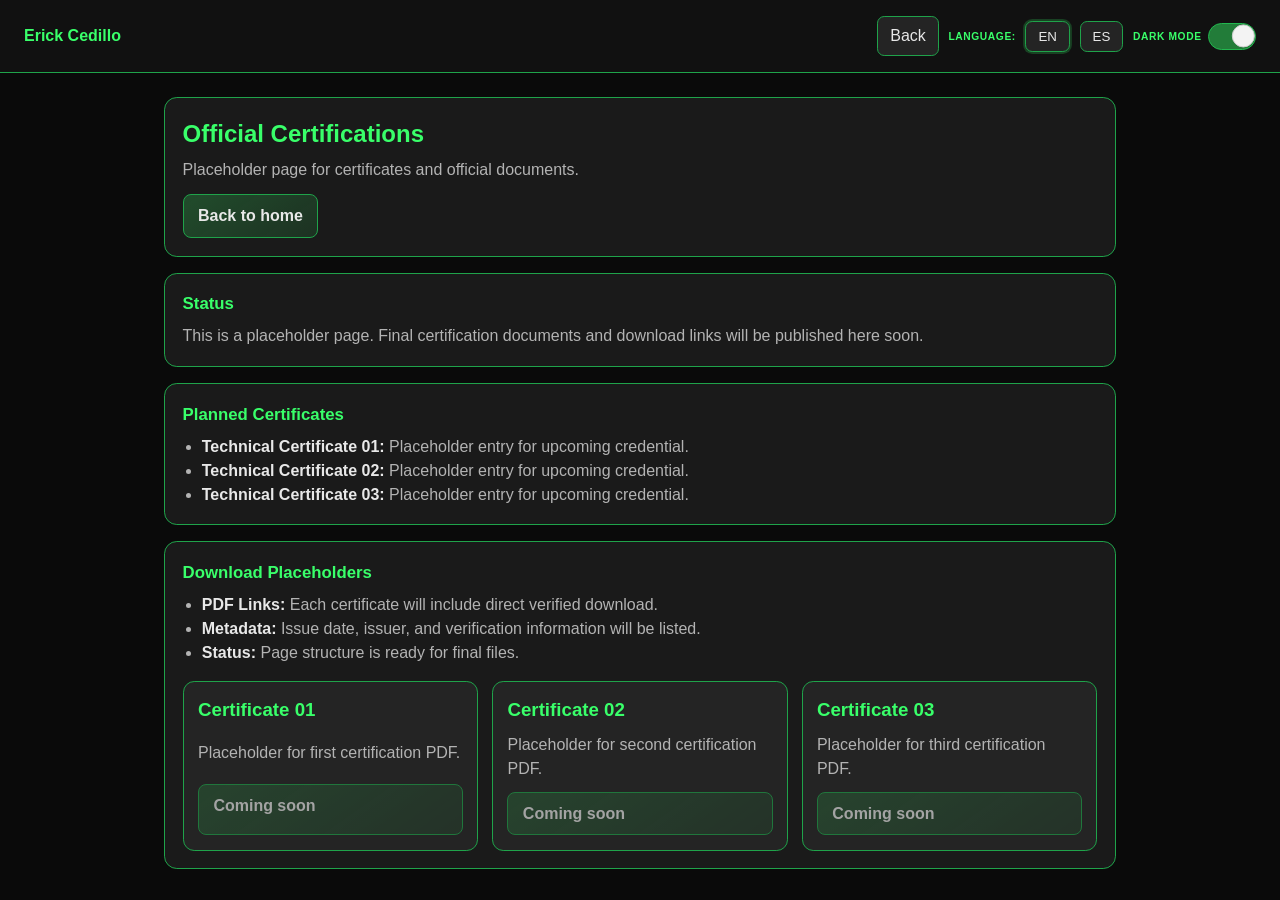
==== Statics/HTML/certifications.html @ f76ed912 "feat bold bullet points" ====
<!doctype html>
<html lang="en">
<head>
    <meta charset="utf-8" />
    <meta name="viewport" content="width=device-width, initial-scale=1" />
    <title>Certifications</title>
    <link rel="stylesheet" href="../CSS/certifications.css" />
</head>
<body>
    <nav>
        <a id="nameLink" href="../../index.html">Erick Cedillo</a>
        <button id="menuToggle" class="menuToggle" type="button" aria-expanded="false" aria-controls="buttons" aria-label="Toggle navigation menu">☰</button>
        <div id="buttons">
            <a id="navBack" class="navLink" href="../../index.html#certifications">Back</a>
            <span id="langLabel">Language:</span>
            <button id="enBtn" class="langBtn" type="button">EN</button>
            <button id="esBtn" class="langBtn" type="button">ES</button>
            <div id="themeLabel">
                <span id="themeText">Dark Mode</span>
                <label class="toggleSwitch" for="themeToggle">
                    <input type="checkbox" id="themeToggle" />
                    <span class="slider"></span>
                </label>
            </div>
        </div>
    </nav>

    <main>
        <section class="hero">
            <h1 id="pageTitle">Official Certifications</h1>
            <p id="pageSubtitle">Placeholder page for certificates and official documents.</p>
            <a id="backHomeBtn" class="primaryBtn" href="../../index.html#certifications">Back to home</a>
        </section>

        <section id="overview">
            <h2 id="sectionOverviewTitle">Status</h2>
            <p id="sectionOverviewText"></p>
        </section>

        <section id="stack">
            <h2 id="sectionStackTitle">Planned Certificates</h2>
            <ul id="stackList"></ul>
        </section>

        <section id="impact">
            <h2 id="sectionImpactTitle">Download Placeholders</h2>
            <ul id="impactList"></ul>
            <div class="certGrid">
                <article class="certCard">
                    <h3>Certificate 01</h3>
                    <p>Placeholder for first certification PDF.</p>
                    <a class="primaryBtn" href="#" aria-disabled="true">Coming soon</a>
                </article>
                <article class="certCard">
                    <h3>Certificate 02</h3>
                    <p>Placeholder for second certification PDF.</p>
                    <a class="primaryBtn" href="#" aria-disabled="true">Coming soon</a>
                </article>
                <article class="certCard">
                    <h3>Certificate 03</h3>
                    <p>Placeholder for third certification PDF.</p>
                    <a class="primaryBtn" href="#" aria-disabled="true">Coming soon</a>
                </article>
            </div>
        </section>
    </main>

    <script src="../../Dinamics/JS/certifications.js"></script>
    <script src="../../Dinamics/JS/project-base.js"></script>
</body>
</html>
---- Statics/CSS/certifications.css ----
@import url("./project-base.css");

.certGrid
{
    margin-top: 1rem;
    display: grid;
    grid-template-columns: repeat(auto-fit, minmax(220px, 1fr));
    gap: 0.85rem;
}

.certCard
{
    border: 1px solid var(--border);
    border-radius: 0.7rem;
    background-color: var(--bg-soft);
    padding: 0.9rem;
    display: grid;
    gap: 0.5rem;
}

.certCard h3
{
    color: var(--accent);
}

.certCard p
{
    color: var(--text-muted);
}

.certCard .primaryBtn
{
    margin-top: 0.2rem;
    pointer-events: none;
    opacity: 0.65;
}
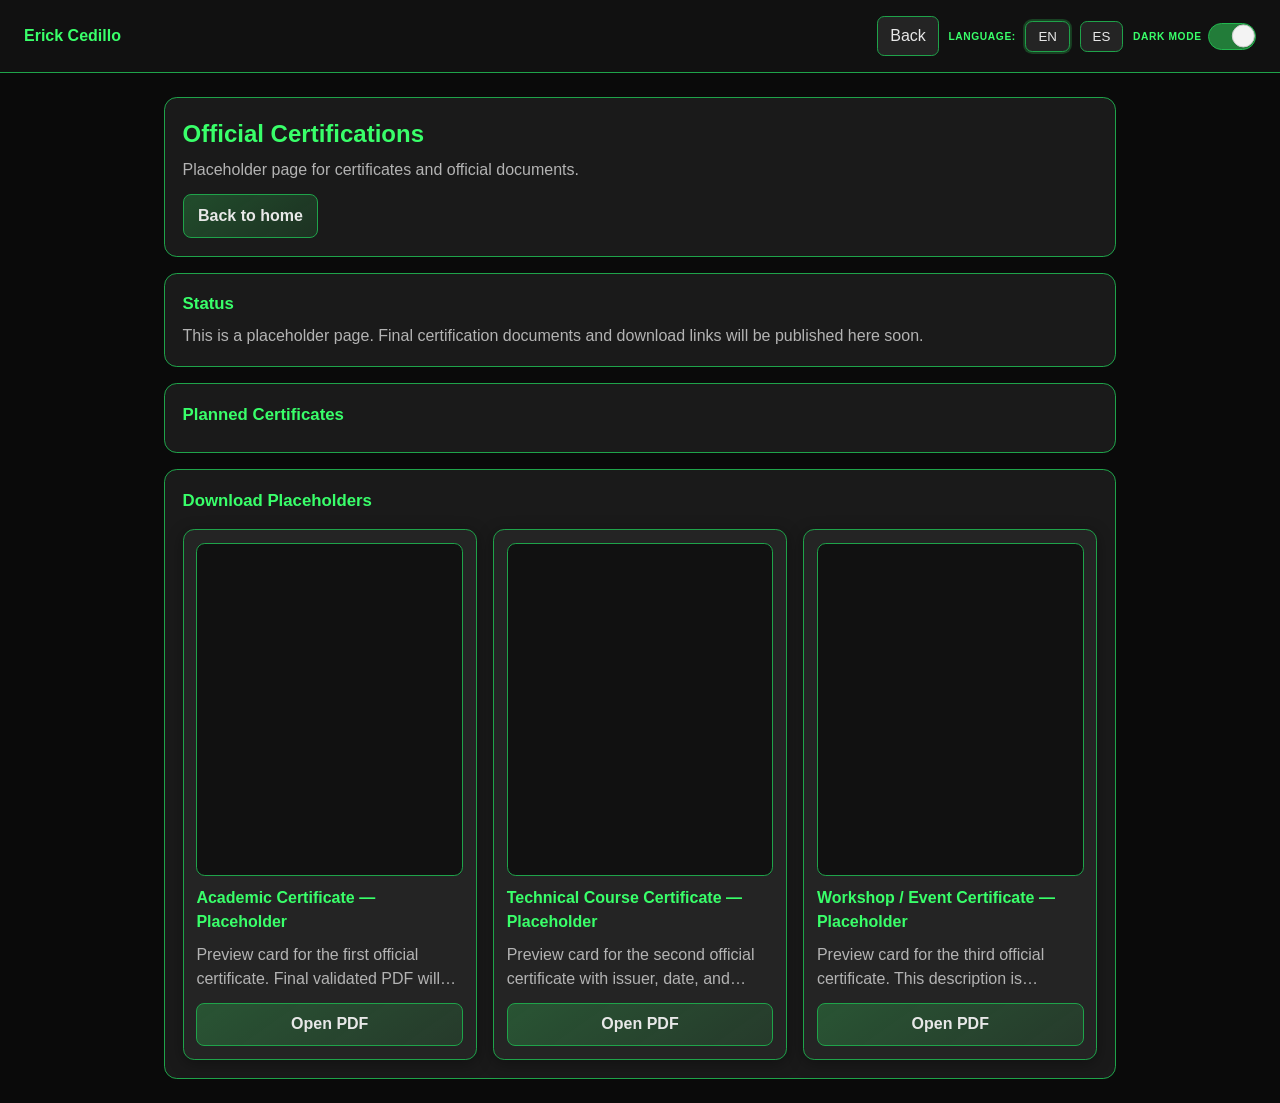
==== commit 12e2087b: "feat certifications placeholder" ====
--- a/Statics/HTML/certifications.html
+++ b/Statics/HTML/certifications.html
@@ -39,27 +39,36 @@
 
         <section id="stack">
             <h2 id="sectionStackTitle">Planned Certificates</h2>
-            <ul id="stackList"></ul>
+            <ul id="stackList" class="helperList"></ul>
         </section>
 
         <section id="impact">
             <h2 id="sectionImpactTitle">Download Placeholders</h2>
-            <ul id="impactList"></ul>
+            <ul id="impactList" class="helperList"></ul>
             <div class="certGrid">
                 <article class="certCard">
-                    <h3>Certificate 01</h3>
-                    <p>Placeholder for first certification PDF.</p>
-                    <a class="primaryBtn" href="#" aria-disabled="true">Coming soon</a>
+                    <div class="certPreviewWrap">
+                        <iframe class="certPreview" src="../../Media/PDFs/CV_ErickCedillo_ES.pdf#toolbar=0&navpanes=0&scrollbar=0" title="Certification preview 1" loading="lazy"></iframe>
+                    </div>
+                    <h3 id="cert1Title">Certificate 01</h3>
+                    <p id="cert1Description" class="certDescription">Placeholder for first certification PDF.</p>
+                    <a id="cert1Btn" class="primaryBtn" href="../../Media/PDFs/CV_ErickCedillo_ES.pdf" target="_blank" rel="noopener noreferrer">Open PDF</a>
                 </article>
                 <article class="certCard">
-                    <h3>Certificate 02</h3>
-                    <p>Placeholder for second certification PDF.</p>
-                    <a class="primaryBtn" href="#" aria-disabled="true">Coming soon</a>
+                    <div class="certPreviewWrap">
+                        <iframe class="certPreview" src="../../Media/PDFs/CV_ErickCedillo_EN.pdf#toolbar=0&navpanes=0&scrollbar=0" title="Certification preview 2" loading="lazy"></iframe>
+                    </div>
+                    <h3 id="cert2Title">Certificate 02</h3>
+                    <p id="cert2Description" class="certDescription">Placeholder for second certification PDF.</p>
+                    <a id="cert2Btn" class="primaryBtn" href="../../Media/PDFs/CV_ErickCedillo_EN.pdf" target="_blank" rel="noopener noreferrer">Open PDF</a>
                 </article>
                 <article class="certCard">
-                    <h3>Certificate 03</h3>
-                    <p>Placeholder for third certification PDF.</p>
-                    <a class="primaryBtn" href="#" aria-disabled="true">Coming soon</a>
+                    <div class="certPreviewWrap">
+                        <iframe class="certPreview" src="../../Media/PDFs/CV_ErickCedillo.pdf#toolbar=0&navpanes=0&scrollbar=0" title="Certification preview 3" loading="lazy"></iframe>
+                    </div>
+                    <h3 id="cert3Title">Certificate 03</h3>
+                    <p id="cert3Description" class="certDescription">Placeholder for third certification PDF.</p>
+                    <a id="cert3Btn" class="primaryBtn" href="../../Media/PDFs/CV_ErickCedillo.pdf" target="_blank" rel="noopener noreferrer">Open PDF</a>
                 </article>
             </div>
         </section>
--- a/Statics/CSS/certifications.css
+++ b/Statics/CSS/certifications.css
@@ -1,11 +1,16 @@
 @import url("./project-base.css");
+
+.helperList
+{
+    display: none;
+}
 
 .certGrid
 {
     margin-top: 1rem;
     display: grid;
-    grid-template-columns: repeat(auto-fit, minmax(220px, 1fr));
-    gap: 0.85rem;
+    grid-template-columns: repeat(auto-fit, minmax(240px, 1fr));
+    gap: 1rem;
 }
 
 .certCard
@@ -13,24 +18,58 @@
     border: 1px solid var(--border);
     border-radius: 0.7rem;
     background-color: var(--bg-soft);
-    padding: 0.9rem;
+    padding: 0.8rem;
     display: grid;
-    gap: 0.5rem;
+    gap: 0.6rem;
+    box-shadow: var(--shadow);
 }
 
 .certCard h3
 {
     color: var(--accent);
+    font-size: 1rem;
 }
 
-.certCard p
+.certPreviewWrap
+{
+    border: 1px solid var(--border);
+    border-radius: 0.55rem;
+    overflow: hidden;
+    background-color: #111111;
+    aspect-ratio: 4 / 5;
+}
+
+.certPreview
+{
+    width: 100%;
+    height: 100%;
+    border: 0;
+    display: block;
+}
+
+.certDescription
 {
     color: var(--text-muted);
+    margin: 0;
+    display: -webkit-box;
+    -webkit-box-orient: vertical;
+    -webkit-line-clamp: 2;
+    line-clamp: 2;
+    overflow: hidden;
+    min-height: 3em;
 }
 
 .certCard .primaryBtn
 {
-    margin-top: 0.2rem;
-    pointer-events: none;
-    opacity: 0.65;
+    margin-top: 0.1rem;
+    width: 100%;
+    text-align: center;
 }
+
+@media (max-width: 640px)
+{
+    .certGrid
+    {
+        grid-template-columns: 1fr;
+    }
+}
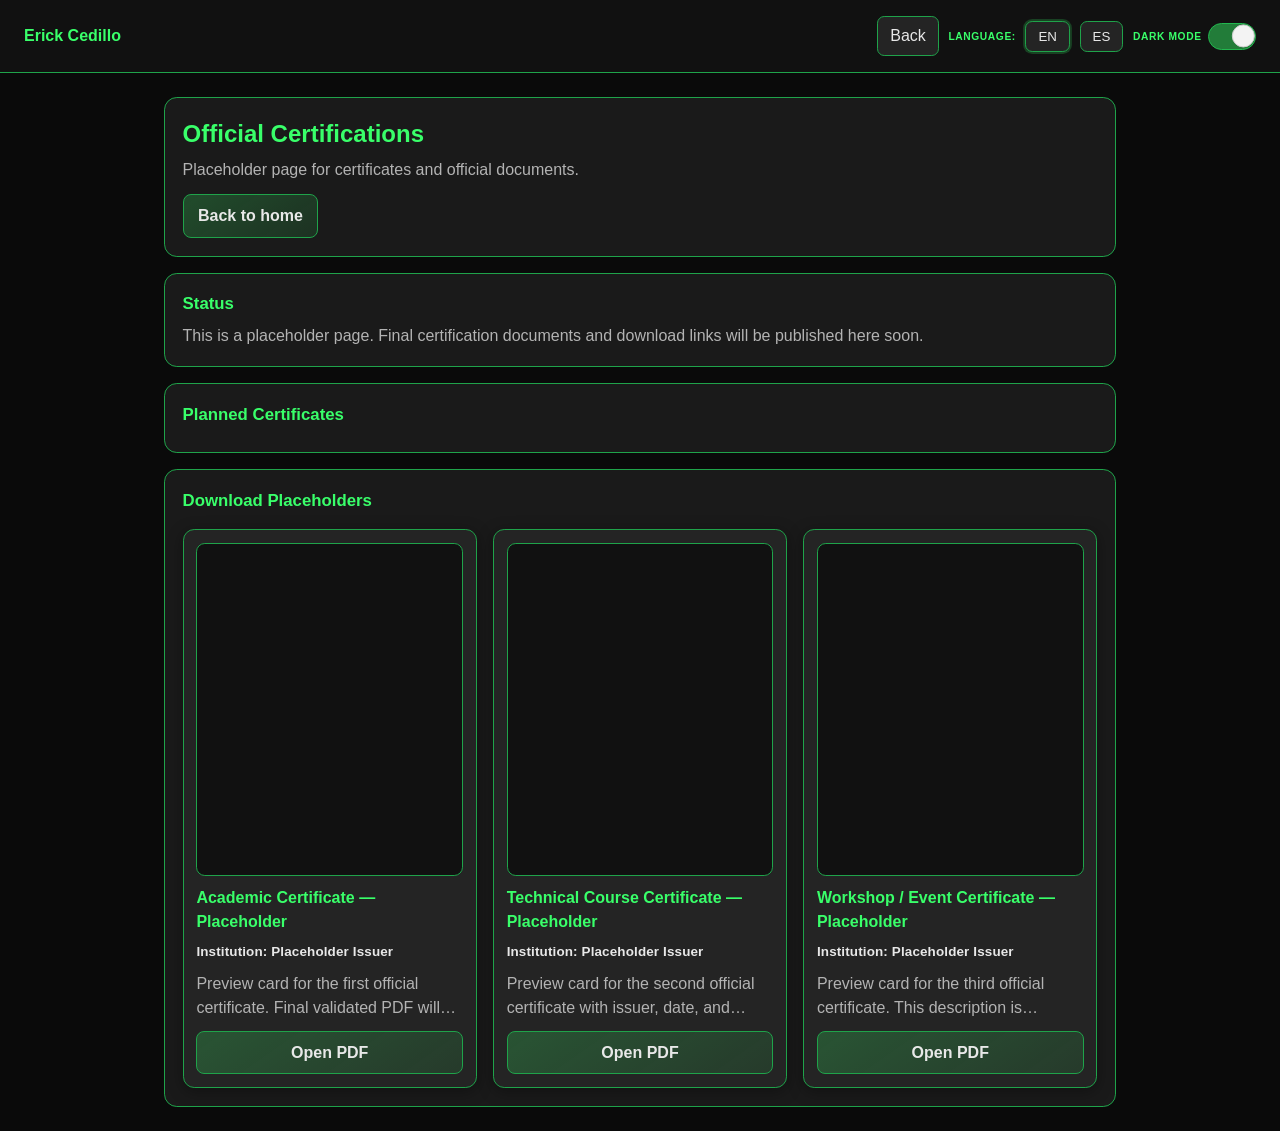
==== commit 47a5898b: "feat certifications hovwr" ====
--- a/Statics/HTML/certifications.html
+++ b/Statics/HTML/certifications.html
@@ -51,6 +51,7 @@
                         <iframe class="certPreview" src="../../Media/PDFs/CV_ErickCedillo_ES.pdf#toolbar=0&navpanes=0&scrollbar=0" title="Certification preview 1" loading="lazy"></iframe>
                     </div>
                     <h3 id="cert1Title">Certificate 01</h3>
+                    <p id="cert1Institution" class="certInstitution">Institution: Placeholder Issuer</p>
                     <p id="cert1Description" class="certDescription">Placeholder for first certification PDF.</p>
                     <a id="cert1Btn" class="primaryBtn" href="../../Media/PDFs/CV_ErickCedillo_ES.pdf" target="_blank" rel="noopener noreferrer">Open PDF</a>
                 </article>
@@ -59,6 +60,7 @@
                         <iframe class="certPreview" src="../../Media/PDFs/CV_ErickCedillo_EN.pdf#toolbar=0&navpanes=0&scrollbar=0" title="Certification preview 2" loading="lazy"></iframe>
                     </div>
                     <h3 id="cert2Title">Certificate 02</h3>
+                    <p id="cert2Institution" class="certInstitution">Institution: Placeholder Issuer</p>
                     <p id="cert2Description" class="certDescription">Placeholder for second certification PDF.</p>
                     <a id="cert2Btn" class="primaryBtn" href="../../Media/PDFs/CV_ErickCedillo_EN.pdf" target="_blank" rel="noopener noreferrer">Open PDF</a>
                 </article>
@@ -67,6 +69,7 @@
                         <iframe class="certPreview" src="../../Media/PDFs/CV_ErickCedillo.pdf#toolbar=0&navpanes=0&scrollbar=0" title="Certification preview 3" loading="lazy"></iframe>
                     </div>
                     <h3 id="cert3Title">Certificate 03</h3>
+                    <p id="cert3Institution" class="certInstitution">Institution: Placeholder Issuer</p>
                     <p id="cert3Description" class="certDescription">Placeholder for third certification PDF.</p>
                     <a id="cert3Btn" class="primaryBtn" href="../../Media/PDFs/CV_ErickCedillo.pdf" target="_blank" rel="noopener noreferrer">Open PDF</a>
                 </article>
--- a/Statics/CSS/certifications.css
+++ b/Statics/CSS/certifications.css
@@ -9,7 +9,7 @@
 {
     margin-top: 1rem;
     display: grid;
-    grid-template-columns: repeat(auto-fit, minmax(240px, 1fr));
+    grid-template-columns: repeat(3, minmax(0, 1fr));
     gap: 1rem;
 }
 
@@ -22,6 +22,14 @@
     display: grid;
     gap: 0.6rem;
     box-shadow: var(--shadow);
+    transition: transform 0.2s ease, box-shadow 0.22s ease, border-color 0.2s ease;
+}
+
+.certCard:hover
+{
+    transform: translateY(-3px);
+    border-color: var(--accent-soft);
+    box-shadow: 0 0.5rem 1.2rem rgba(0, 0, 0, 0.28);
 }
 
 .certCard h3
@@ -45,6 +53,22 @@
     height: 100%;
     border: 0;
     display: block;
+    transform-origin: center top;
+    transition: transform 0.28s ease;
+}
+
+.certCard:hover .certPreview
+{
+    transform: scale(1.04);
+}
+
+.certInstitution
+{
+    margin: -0.1rem 0 0;
+    color: var(--text-main);
+    font-size: 0.84rem;
+    font-weight: 700;
+    letter-spacing: 0.01em;
 }
 
 .certDescription
@@ -66,10 +90,28 @@
     text-align: center;
 }
 
+@media (max-width: 980px)
+{
+    .certGrid
+    {
+        grid-template-columns: repeat(2, minmax(0, 1fr));
+    }
+}
+
 @media (max-width: 640px)
 {
     .certGrid
     {
         grid-template-columns: 1fr;
     }
+
+    .certCard
+    {
+        padding: 0.7rem;
+    }
+
+    .certPreviewWrap
+    {
+        aspect-ratio: 16 / 10;
+    }
 }
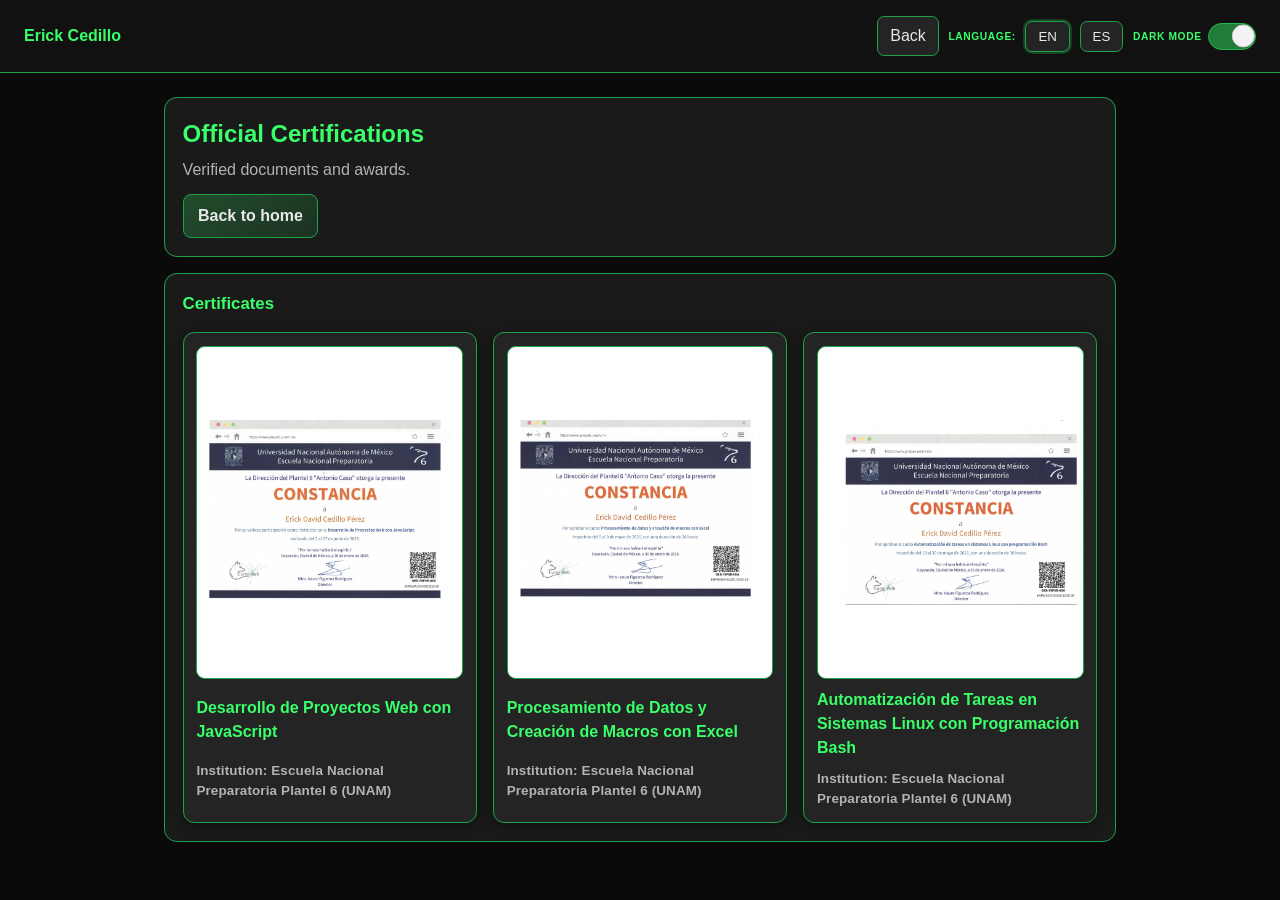
==== commit 95c86342: "feat certificstions" ====
--- a/Statics/HTML/certifications.html
+++ b/Statics/HTML/certifications.html
@@ -28,56 +28,40 @@
     <main>
         <section class="hero">
             <h1 id="pageTitle">Official Certifications</h1>
-            <p id="pageSubtitle">Placeholder page for certificates and official documents.</p>
+            <p id="pageSubtitle">Verified documents and awards.</p>
             <a id="backHomeBtn" class="primaryBtn" href="../../index.html#certifications">Back to home</a>
         </section>
 
-        <section id="overview">
-            <h2 id="sectionOverviewTitle">Status</h2>
-            <p id="sectionOverviewText"></p>
-        </section>
+        <section id="certificationsList">
+            <h2 id="certificationsListTitle">Certificates</h2>
+            <div class="certGrid">
+                <a id="cert1Card" class="certCard" href="../../Media/PDFs/Desarrollo_de_Proyectos_Web_con_JavaScript.pdf" target="_blank" rel="noopener noreferrer" aria-label="Open Desarrollo de Proyectos Web con JavaScript PDF">
+                    <div class="certPreviewWrap">
+                        <img id="cert1Image" class="certPreviewImage" src="../../Media/Images/certifications/certificate-01.jpg" alt="Certificate 1 preview" loading="lazy" />
+                    </div>
+                    <h3 id="cert1Name">Desarrollo de Proyectos Web con JavaScript</h3>
+                    <p id="cert1Institution" class="certInstitution">Institución: Escuela Nacional Preparatoria Plantel 6, UNAM</p>
+                </a>
 
-        <section id="stack">
-            <h2 id="sectionStackTitle">Planned Certificates</h2>
-            <ul id="stackList" class="helperList"></ul>
-        </section>
+                <a id="cert2Card" class="certCard" href="../../Media/PDFs/Procesamiento_de_Datos_y_Creacion_de_Macros_con_Excel.pdf" target="_blank" rel="noopener noreferrer" aria-label="Open Procesamiento de Datos y Creación de Macros con Excel PDF">
+                    <div class="certPreviewWrap">
+                        <img id="cert2Image" class="certPreviewImage" src="../../Media/Images/certifications/certificate-02.jpg" alt="Certificate 2 preview" loading="lazy" />
+                    </div>
+                    <h3 id="cert2Name">Procesamiento de Datos y Creación de Macros con Excel</h3>
+                    <p id="cert2Institution" class="certInstitution">Institución: Escuela Nacional Preparatoria Plantel 6, UNAM</p>
+                </a>
 
-        <section id="impact">
-            <h2 id="sectionImpactTitle">Download Placeholders</h2>
-            <ul id="impactList" class="helperList"></ul>
-            <div class="certGrid">
-                <article class="certCard">
+                <a id="cert3Card" class="certCard" href="../../Media/PDFs/Automatizacion_de_Tareas_en_Sistemas_Linux_con_Programacion_Bash.pdf" target="_blank" rel="noopener noreferrer" aria-label="Open Automatización de Tareas en Sistemas Linux con Programación Bash PDF">
                     <div class="certPreviewWrap">
-                        <iframe class="certPreview" src="../../Media/PDFs/CV_ErickCedillo_ES.pdf#toolbar=0&navpanes=0&scrollbar=0" title="Certification preview 1" loading="lazy"></iframe>
+                        <img id="cert3Image" class="certPreviewImage" src="../../Media/Images/certifications/certificate-03.jpg" alt="Certificate 3 preview" loading="lazy" />
                     </div>
-                    <h3 id="cert1Title">Certificate 01</h3>
-                    <p id="cert1Institution" class="certInstitution">Institution: Placeholder Issuer</p>
-                    <p id="cert1Description" class="certDescription">Placeholder for first certification PDF.</p>
-                    <a id="cert1Btn" class="primaryBtn" href="../../Media/PDFs/CV_ErickCedillo_ES.pdf" target="_blank" rel="noopener noreferrer">Open PDF</a>
-                </article>
-                <article class="certCard">
-                    <div class="certPreviewWrap">
-                        <iframe class="certPreview" src="../../Media/PDFs/CV_ErickCedillo_EN.pdf#toolbar=0&navpanes=0&scrollbar=0" title="Certification preview 2" loading="lazy"></iframe>
-                    </div>
-                    <h3 id="cert2Title">Certificate 02</h3>
-                    <p id="cert2Institution" class="certInstitution">Institution: Placeholder Issuer</p>
-                    <p id="cert2Description" class="certDescription">Placeholder for second certification PDF.</p>
-                    <a id="cert2Btn" class="primaryBtn" href="../../Media/PDFs/CV_ErickCedillo_EN.pdf" target="_blank" rel="noopener noreferrer">Open PDF</a>
-                </article>
-                <article class="certCard">
-                    <div class="certPreviewWrap">
-                        <iframe class="certPreview" src="../../Media/PDFs/CV_ErickCedillo.pdf#toolbar=0&navpanes=0&scrollbar=0" title="Certification preview 3" loading="lazy"></iframe>
-                    </div>
-                    <h3 id="cert3Title">Certificate 03</h3>
-                    <p id="cert3Institution" class="certInstitution">Institution: Placeholder Issuer</p>
-                    <p id="cert3Description" class="certDescription">Placeholder for third certification PDF.</p>
-                    <a id="cert3Btn" class="primaryBtn" href="../../Media/PDFs/CV_ErickCedillo.pdf" target="_blank" rel="noopener noreferrer">Open PDF</a>
-                </article>
+                    <h3 id="cert3Name">Automatización de Tareas en Sistemas Linux con Programación Bash</h3>
+                    <p id="cert3Institution" class="certInstitution">Institución: Escuela Nacional Preparatoria Plantel 6, UNAM</p>
+                </a>
             </div>
         </section>
     </main>
 
     <script src="../../Dinamics/JS/certifications.js"></script>
-    <script src="../../Dinamics/JS/project-base.js"></script>
 </body>
 </html>
--- a/Statics/CSS/certifications.css
+++ b/Statics/CSS/certifications.css
@@ -1,9 +1,4 @@
 @import url("./project-base.css");
-
-.helperList
-{
-    display: none;
-}
 
 .certGrid
 {
@@ -15,12 +10,13 @@
 
 .certCard
 {
+    text-decoration: none;
     border: 1px solid var(--border);
     border-radius: 0.7rem;
     background-color: var(--bg-soft);
     padding: 0.8rem;
     display: grid;
-    gap: 0.6rem;
+    gap: 0.55rem;
     box-shadow: var(--shadow);
     transition: transform 0.2s ease, box-shadow 0.22s ease, border-color 0.2s ease;
 }
@@ -43,51 +39,35 @@
     border: 1px solid var(--border);
     border-radius: 0.55rem;
     overflow: hidden;
-    background-color: #111111;
+    background-color: #ffffff;
     aspect-ratio: 4 / 5;
+    display: flex;
+    align-items: center;
+    justify-content: center;
 }
 
-.certPreview
+.certPreviewImage
 {
     width: 100%;
     height: 100%;
-    border: 0;
     display: block;
+    object-fit: contain;
     transform-origin: center top;
     transition: transform 0.28s ease;
 }
 
-.certCard:hover .certPreview
+.certCard:hover .certPreviewImage
 {
     transform: scale(1.04);
 }
 
 .certInstitution
 {
-    margin: -0.1rem 0 0;
-    color: var(--text-main);
+    margin: 0;
+    color: var(--text-muted);
     font-size: 0.84rem;
-    font-weight: 700;
+    font-weight: 600;
     letter-spacing: 0.01em;
-}
-
-.certDescription
-{
-    color: var(--text-muted);
-    margin: 0;
-    display: -webkit-box;
-    -webkit-box-orient: vertical;
-    -webkit-line-clamp: 2;
-    line-clamp: 2;
-    overflow: hidden;
-    min-height: 3em;
-}
-
-.certCard .primaryBtn
-{
-    margin-top: 0.1rem;
-    width: 100%;
-    text-align: center;
 }
 
 @media (max-width: 980px)
@@ -112,6 +92,6 @@
 
     .certPreviewWrap
     {
-        aspect-ratio: 16 / 10;
+        aspect-ratio: 4 / 3;
     }
 }
